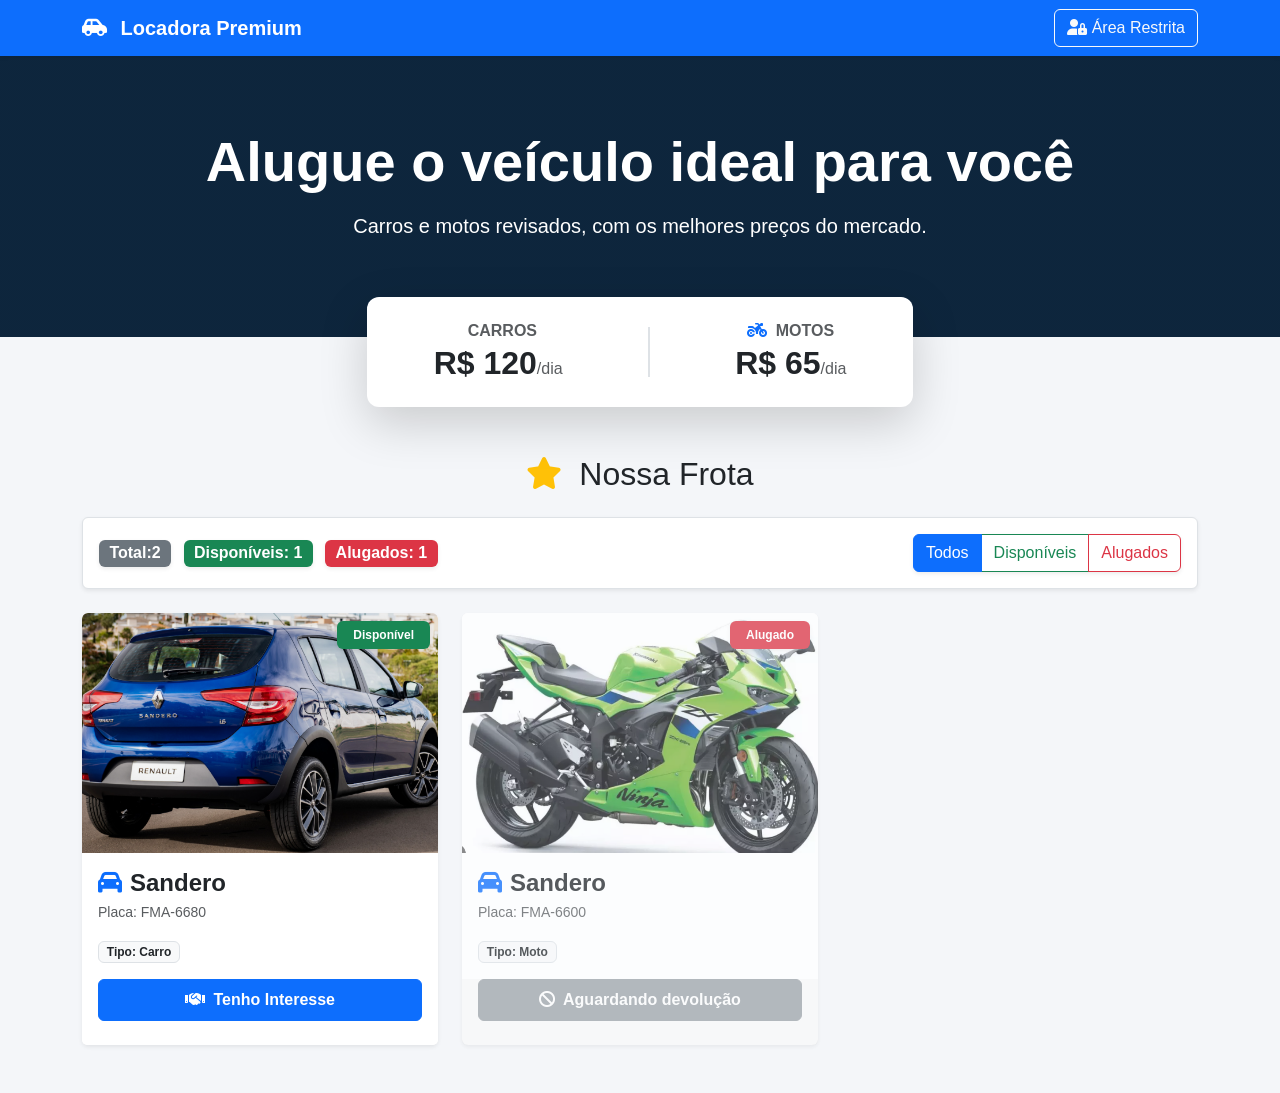
==== frontend/views/index.html @ a540fd86 "commit 1" ====
<!DOCTYPE html>
<html lang="pt-BR">
<head>
    <!-- Configurações básicas do documento -->
    <meta charset="UTF-8"> <!-- Define codificação para suportar acentos -->
    <meta name="viewport" content="width=device-width, initial-scale=1.0"> <!-- Responsividade -->
    <title>Nossa Frota — Locadora de Veículos</title>

    <!-- Importação do Bootstrap (estilização pronta) -->
    <link href="https://cdn.jsdelivr.net/npm/bootstrap@5.3.0/dist/css/bootstrap.min.css" rel="stylesheet">

    <!-- Importação de ícones (Font Awesome) -->
    <link href="https://cdnjs.cloudflare.com/ajax/libs/font-awesome/6.0.0/css/all.min.css" rel="stylesheet">

    <!-- CSS personalizado -->
    <link href="../css/style.css" rel="stylesheet">

    <!-- Ícone da aba (favicon) -->
    <link rel="icon" type="image/png" href="https://cdn-icons-png.flaticon.com/512/3202/3202926.png">
</head>
<body>

  <!-- NavBar (menu superior)-->
   <nav class="navbar navbar-expand-lg navbar-dark bg-primary shadow-sm">
        <div class="container">
             <!-- Nome da empresa -->
             <a class="navbar-brand fw-bold" href="index.html">
             <i class="fas fa-car-side me-2"></i> Locadora Premium
             </a>

             <!-- Botão de área restrita -->
             <div class="ms-auto">
                <a href="login.html" class="btn btn-outline-light">
                   <i class="fas fa-user-lock"></i> Área Restrita
                </a>
            </div>
        </div>      
    </nav>

  <!-- Banner principal (hero) -->
   <div class="bg-dark text-white text-center py-5 hero-banner pb-5">
        <div class="container py-4">
            <h1 class="display-4 fw-bold mb-3">Alugue o veículo ideal para você</h1>
            <p class="lead mb-4">Carros e motos revisados, com os melhores preços do mercado.</p>
        </div>
    </div>

    <!-- Card de preços destacado -->
     <div class="container position-relative" style="margin-top: -40px; z-index: 10;">
        <div class="row justify-content-center">
            <div class="col-md-8 col-lg-6">
                <div class="card shadow-lg border-0" style="border-radius: 12px;">
                    <div class="card-body p-4 d-flex justify-content-around align-items-center text-center">
                        <!-- Preço de carros -->
                        <div>
                            <h6 class="text-muted text-uppercase fw-bold mb-1">
                                <i class="fas fa car text-primary me-1"></i> Carros
                            </h6>
                            <h2 class="fw-bold text-dark mb-0">
                                R$ 120<small class="fs-6 text-muted fw-normal">/dia</small>
                            </h2>
                        </div>


                        <!--Linha divisória-->
                        <div class="border-start border-2" style="height: 50px;"></div>

                        <!-- Preço de motos -->
                         <div>
                             <h6 class="text-muted text-uppercase fw-bold mb-1">
                                <i class="fas fa-motorcycle text-primary me-1"></i> Motos
                             </h6>
                              <h2 class="fw-bold text-dark mb-0">
                                 R$ 65<small class="fs-6 text-muted fw-normal">/dia</small>
                             </h2>
                         </div>

                    </div>
                </div>
            </div>
        </div>
    </div>

    <!-- Seção principal da vitrine -->
     <div class="container mb-5 mt-5 flex-grow-1">
        <h2 class="text-center mb-4">
            <i class="fas fa-star text-warning me-2"></i> Nossa Frota
        </h2>

        <!--Barra de status e filtros-->
        <div class="d-flex flex-column flex-md-row justify-content-between align-items-center bg-white p-3 rounded shadow-sm border mb-4 gap-3">

           <!-- Contadores de veículos -->
            <div>
                <span class="badge bg-secondary fs-6 me-2 shadow-sm" id="countTotal">Total:2</span>
                <span class="badge bg-success fs-6 me-2 shadow-sm"
                id="countDisponiveis">Disponíveis: 1</span>
                <span class="badge bg-danger fs-6 shadow-sm" id="countIndisponiveis">Alugados: 1</span>
            </div>

           <!-- Botões de filtro -->
            <div class="btn-group shadow-sm" role="group">
                <input type="radio" class="btn-check filter-btn" name="filtroStatus"
                id="btnFiltroTodos" value="Todos" checked>
                <label class="btn btn-outline-primary" for="btnFiltroTodos">Todos</label>

                <input type="radio" class="btn-check filter-btn" name="filtroStatus"
                id="btnFiltroDisponiveis" value="Disponível">
                <label class="btn btn-outline-success"
                for="btnFiltroDisponiveis">Disponíveis</label>

                <input type="radio" class="btn-check filter-btn" name="filtroStatus"
                id="btnFiltroAlugados" value="Alugado">
                <label class="btn btn-outline-danger" for="btnFiltroAlugados">Alugados</label>         
            </div>
              
    </div>

        <!-- Grid de veículos -->
         <div class="row row-cols-1 row-cols-md-2 row-cols-lg-3 g-4" id="vitrineVeiculos">


            <!-- Card de veículo disponível -->
            <div class="col">
                <div class="card h-100 shadow-sm border-0 card-hover">

                
                 <!-- Imagem + Status -->
                  <div class="position-relative overflow-hidden" style="border-radius: 6px 6px 0 0;">
                    <img src="../../Imagens/Sandero.png" class="card-img-top vitrine-img w-100" alt="Sandero">
                    <span class="badge bg-success position-absolute top-0 end-0 m-2 px-3 py-2 shadow-sm">Disponível</span>
                  </div>

                  <!-- Informações -->
                   <div class="card-body">
                      <h5 class="card-title fw-bold fs-4 mb-1">
                        <i class="fas fa-car text-primary me-2"></i>Sandero
                      </h5>
                      <p class="card-text text-muted small mb-3">Placa: FMA-6680</p>
                      <p class="card-text mb-0">
                        <span class="badge bg-light text-dark border">Tipo: Carro</span>
                      </p>
                   </div>

                   <!-- Botão de ação -->
                    <div class="card-footer bg-white border-0 pb-4 pt-0">
                        <button class="btn btn-primary w-100 fw-bold py-2"
                        data-bs-toggle="modal" data-bs-target="#modalInteresse">
                          <i class="fas fa-handshake me-1"></i> Tenho Interesse
                       </button>
                    </div>
                </div>            
            </div>

         <!-- Card de veículo alugado -->
 <div class="col">
    <div class="card h-100 shadow-sm border-0 opacity-75 card-hover">
        
        <!-- Imagem + Status -->
         <div class="position-relative overflow-hidden" style="border-radius: 6px 6px 0 0 ;">
            <img src="../../Imagens/Ninja.png" class="card-top-img vitrine-img w-100" alt="Kawasaki Ninja">
            <span class="badge bg-danger position-absolute top-0 end-0 m-2 px-3 py-2 shadow-sm">Alugado</span>
         </div>

         <!-- Informações -->
          <div class="card-body">
         <h5 class="card-title fw-bold fs-4 mb-1">
                <i class="fas fa-car text-primary me-2"></i>Sandero
            </h5>
                <p class="card-text text-muted small mb-3">Placa: FMA-6600</p>
                <p class="card-text mb-0">
            <span class="badge bg-light text-dark border">Tipo: Moto</span>
                </p>
            </div>

            <!-- Botão desabilitado -->
             <div class="card-footer bg-withe border-0 pb-4 pt-0">
                <button class="btn btn-secondary w-100 fw-bold py-2" disabled>
                    <i class="fas fa-ban me-1"></i>
                Aguardando devolução</button> 
             </div>
        </div>
    </div>
</div>

<!-- Modal de interesse -->
 <div class="modal fade" id="modalInteresse" tabindex="-1">
    <div class="modal-dialog modal-dialog-centered">
        <div class="modal-content border-0 shadow-lg">

            <!-- Cabeçalho -->
             <div class="modal-header bg-primary text-withe">
                <div>
                    <h5 class="modal-title fw-bold mb-0">
                        <i class="fas fa-handshake me-2"></i> tenho interesse
                    </h5>
                    <small class="opacity-75" id="interesseVeiculoNome">Veículo exemplo</small>
                </div>
                    <button type="button" class="btn-close btn-close-white" data-bs-dismiss="modal"></button>
                </div>

                <!-- Corpo do Modal -->
                 <div class="modal-body p-4">
                     <input type="hidden" id="interesseVeiculoId"> <!-- Id oculto do veículo -->
                     <p class="text-muted mb-4">Preencha seus dados e entraremos em contato.</p>


                     <!-- Campo nome -->
                      <div class="mb-3">
                        <label class="form-label fw-semibold">
                            <i class="fas fa-user text-primary me-1"></i>Seu nome
                        </label>
                        <input type="text" class="form-control form-control-lg"
                        id="interesseNome" placeholder="Ex: João da Silva">
                      </div>

                      <!-- Campo telefone -->
                       <div class="mb-4">
                        <label for="" class="form-label fw-semibold">
                            <i class="fas fa-phone text-primary me-1"></i>Seu Telefone
                        </label>
                        <input type="tel" class="form-control form-control-lg" id="interesseTelefone" placeholder="Ex: (11) 91234-5678">
                       </div>
                 </div>

                 <!-- Rodapé -->
                  <div class="modal-footer bg-light">
                    <button type="button" class="btn btn-outline-secondary" data-bs-dismiss="modal">Cancelar</button>
                    <button type="button" class="btn btn-primary fw-bold px-4" data-bs-dismiss="modal">Enviar</button>
                  </div>
             </div>
        </div>
    </div>
                   
 </div>
               
  </div>
         
  </div>
</div>

    <!-- Script do Bootstrap (JS) -->
    <script src="https://cdn.jsdelivr.net/npm/bootstrap@5.3.0/dist/js/bootstrap.bundle.min.js"></script>

</body>
</html>
---- frontend/css/style.css ----
/* ============================================================
   ESTILOS GLOBAIS
   Configurações base que afetam toda a aplicação.
   O Bootstrap já cuida da maioria — aqui ficam os ajustes finos.
   ===================================================== */
   body {
      background-color: #f4f6f9;
      font-family: 'Segoe UI', Tahoma, sans-serif;

      /* Flexbox no body garante que o footer fique sempre no fundo, mesmo quando há pouco conteúdo na página */
      display: flex;
      flex-direction: column;
      min-height: 100vh;
   }


/* ============================================================
   TELA DE LOGIN
   ============================================================ */

/* Container centralizado com largura máxima para a tela de login */
.login-container {
   max-width: 400px;
   margin: 80px auto;
}

/* Cabeçalho azul dos cards de login */
.card-header-blue {
   background-color: #0d6efd;
   color: white;
   font-weight: bold;
}

/* Caixa azul clara de informações (ex: credenciais de teste) */
.info-box {
   background-color: #e7f1ff;
   border-radius: 6px;
   padding: 15px;
}

/* ============================================================
   TABELA DO PAINEL ADMINISTRATIVO
   ============================================================ */

   /* Evita que os botões de ação na tabela quebrem para a linha de baixo*/
   .table-actions {
      white-space: nowrap;
   }

   /* Campo numérico compacto usado dentro da tabela */
   .table-actions input[type="number"] {
      width: 70px;
      text-align: center;
   }

/* ============================================================
   IMAGENS DE VEÍCULOS
   ============================================================ */

   /* Miniatura quadrada usada na tabela do painel administrativo */
   .admin-mini-img {
      width: 60px;
      height: 60px;
   
   /* object-fit: cover recortaa imagem para preenher o espaço sem distorcer*/
   object-fit: cover;
   border-radius: 8px;
   border: 1px solid #ccc;
   background-color: #fff;
   padding: 2px;
   }

/* ============================================================
   VITRINE PÚBLICA — HERO BANNER
   Banner com imagem de fundo coberta por um gradiente escuro.
   Isso garante que o texto branco seja legível sobre qualquer imagem.
   ============================================================ */
.hero-banner {
    background:
        /* Gradiente semi-transparente por cima da imagem */
        linear-gradient(rgba(10, 37, 64, 0.85), rgba(10, 37, 64, 0.85)),
        /* Imagem de fundo carregada do Unsplash */
        url('https://images.unsplash.com/photo-1449965408869-eaa3f722e40d?auto=format&fit=crop&q=80&w=1920')
        center / cover;
}

/* ============================================================
   VITRINE PÚBLICA — CARDS DE VEÍCULOS
   ============================================================ 

/* Imagem dos cards com altura fixa para uniformidade visual */
.vitrine-img {
   height: 240px;
   width: 100%;
   object-fit: cover;

     /* Transição suave para o efeito de zoom ao passar o mouse */
     transition: all 0.4s ease;
}

/* Card com animação de elevação ao passar o mouse */
.card-hover {
   transition: all 0.3s ease;
   cursor: pointer;
}

/* Ao passar o mouse: sobe o card e adiciona sombra mais forte */
.card-hover:hover {
   transform: translateY(-8px);
   box-shadow: 0 15px 30px rgba(0, 0, 0, 0.15) !important;
}

/* Zoom leve na imagem sincronizado com o haver do card */
.card-hover:hover .vitrine-img {
   transform: scale(1.05);
}
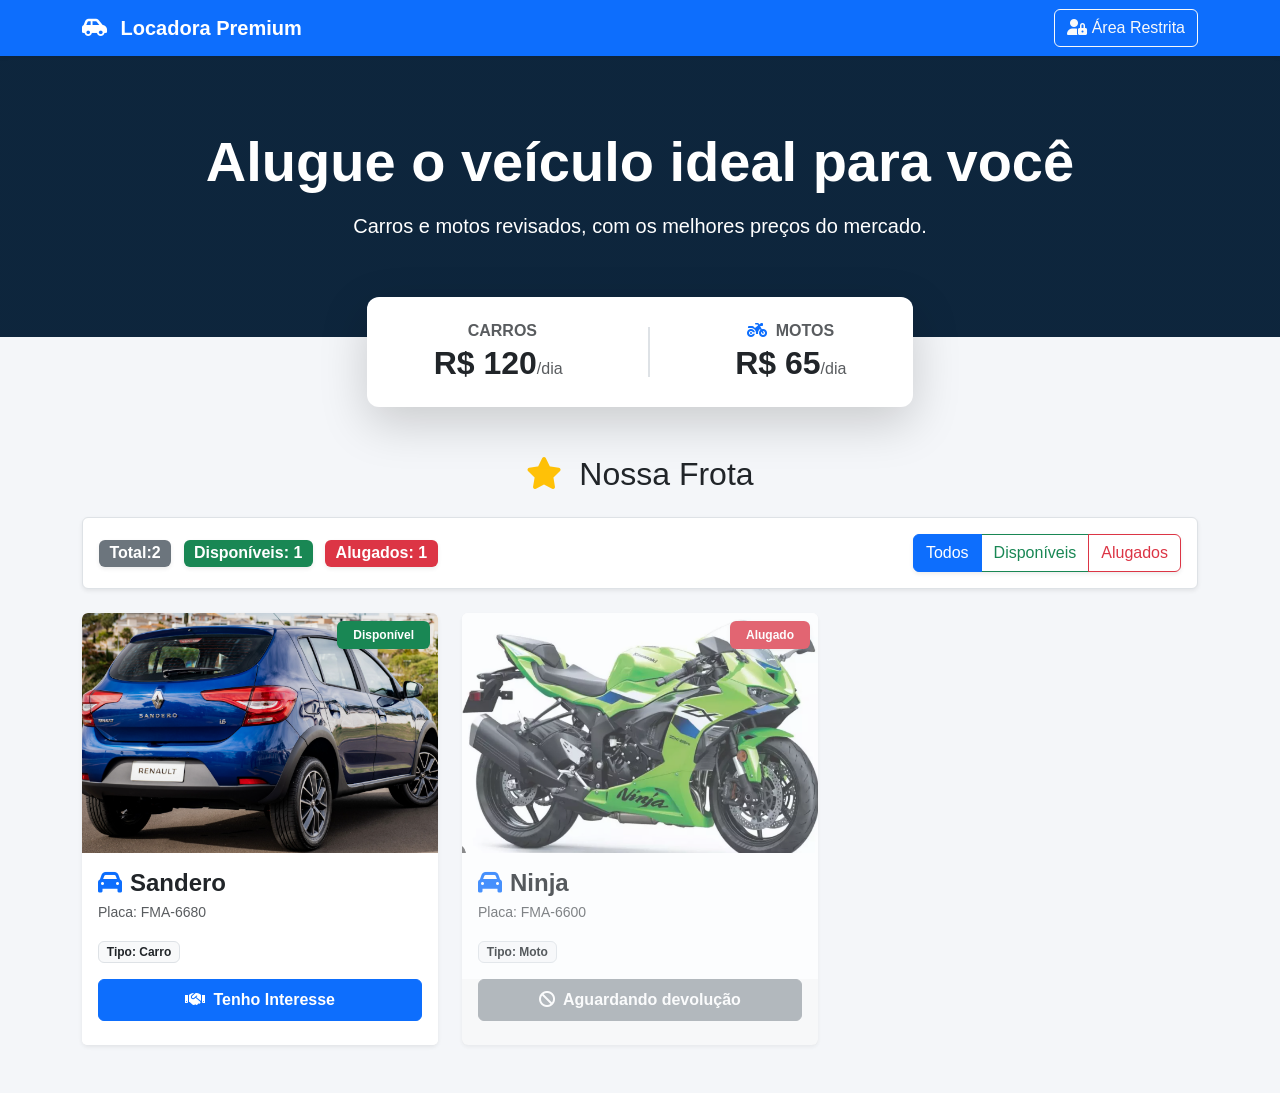
==== commit ef100c83: "locadora finalizada" ====
--- a/frontend/views/index.html
+++ b/frontend/views/index.html
@@ -165,7 +165,7 @@
          <!-- Informações -->
           <div class="card-body">
          <h5 class="card-title fw-bold fs-4 mb-1">
-                <i class="fas fa-car text-primary me-2"></i>Sandero
+                <i class="fas fa-car text-primary me-2"></i>Ninja
             </h5>
                 <p class="card-text text-muted small mb-3">Placa: FMA-6600</p>
                 <p class="card-text mb-0">
